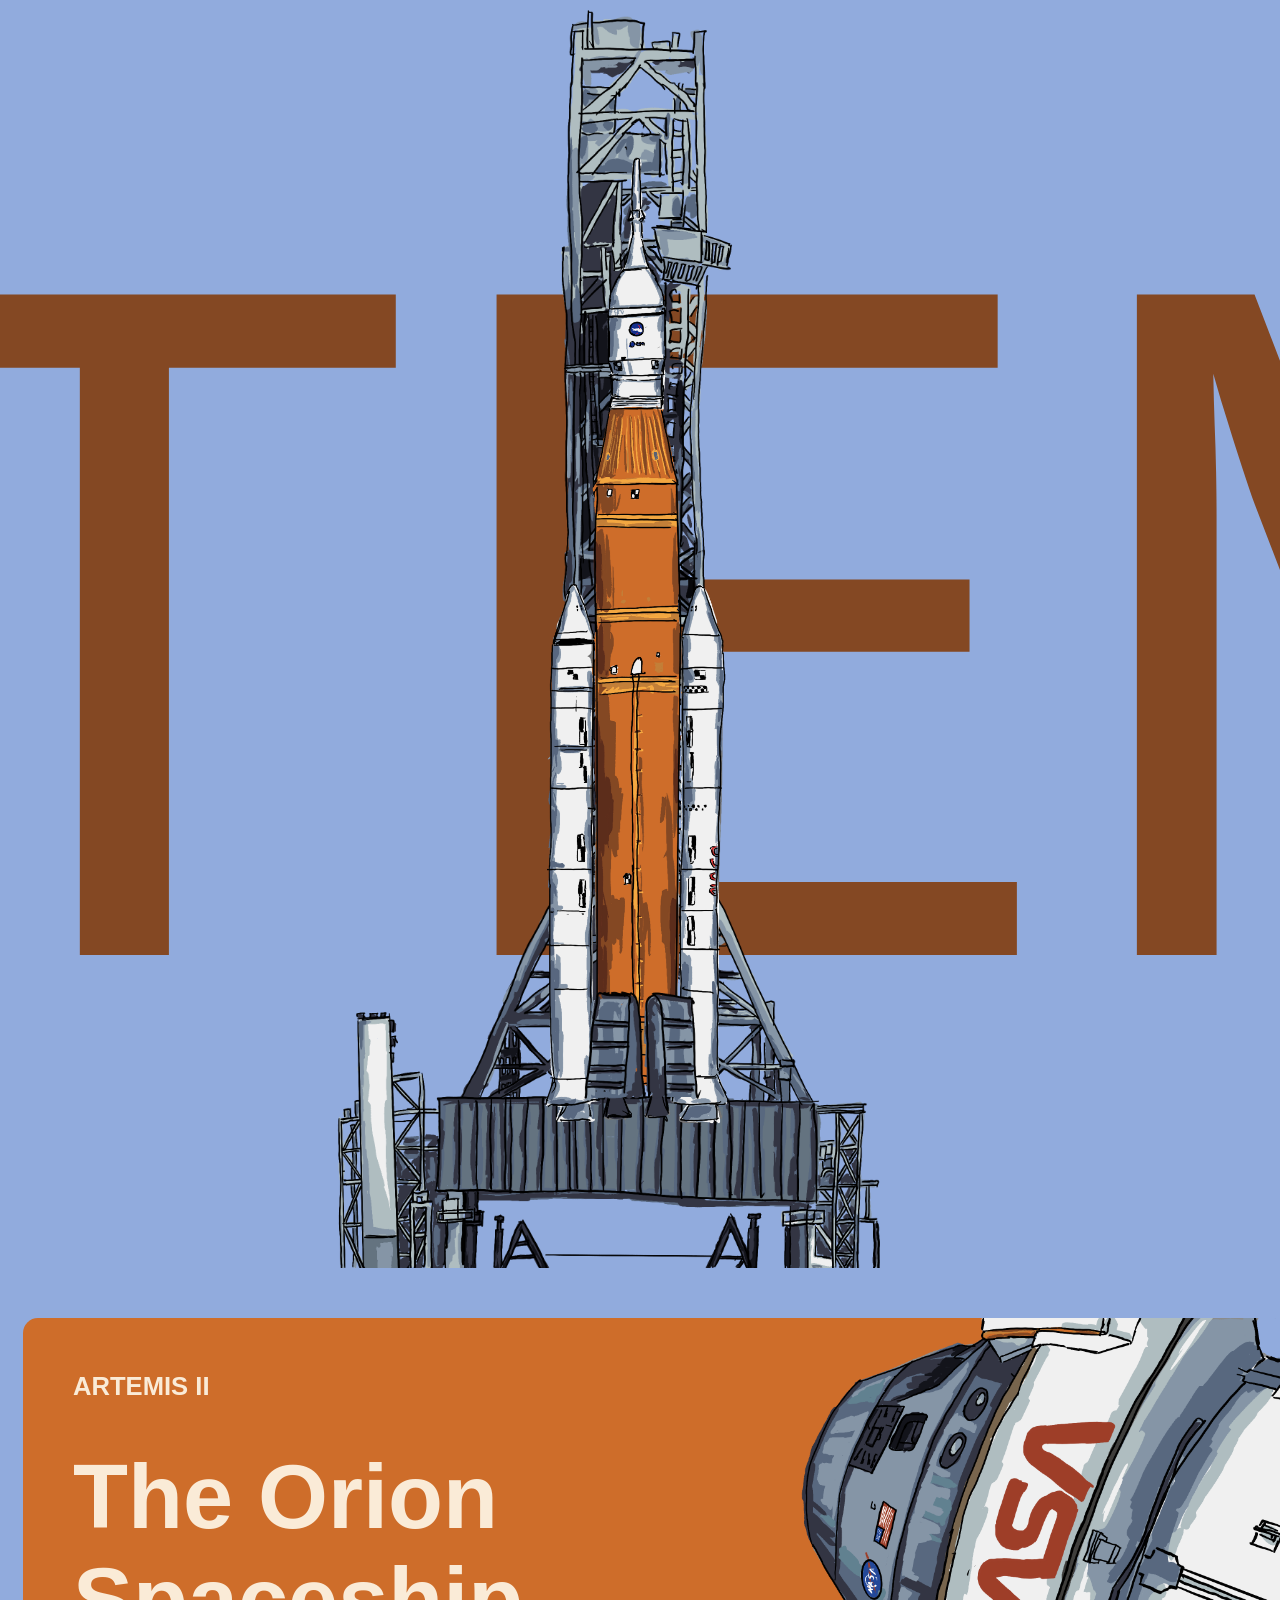
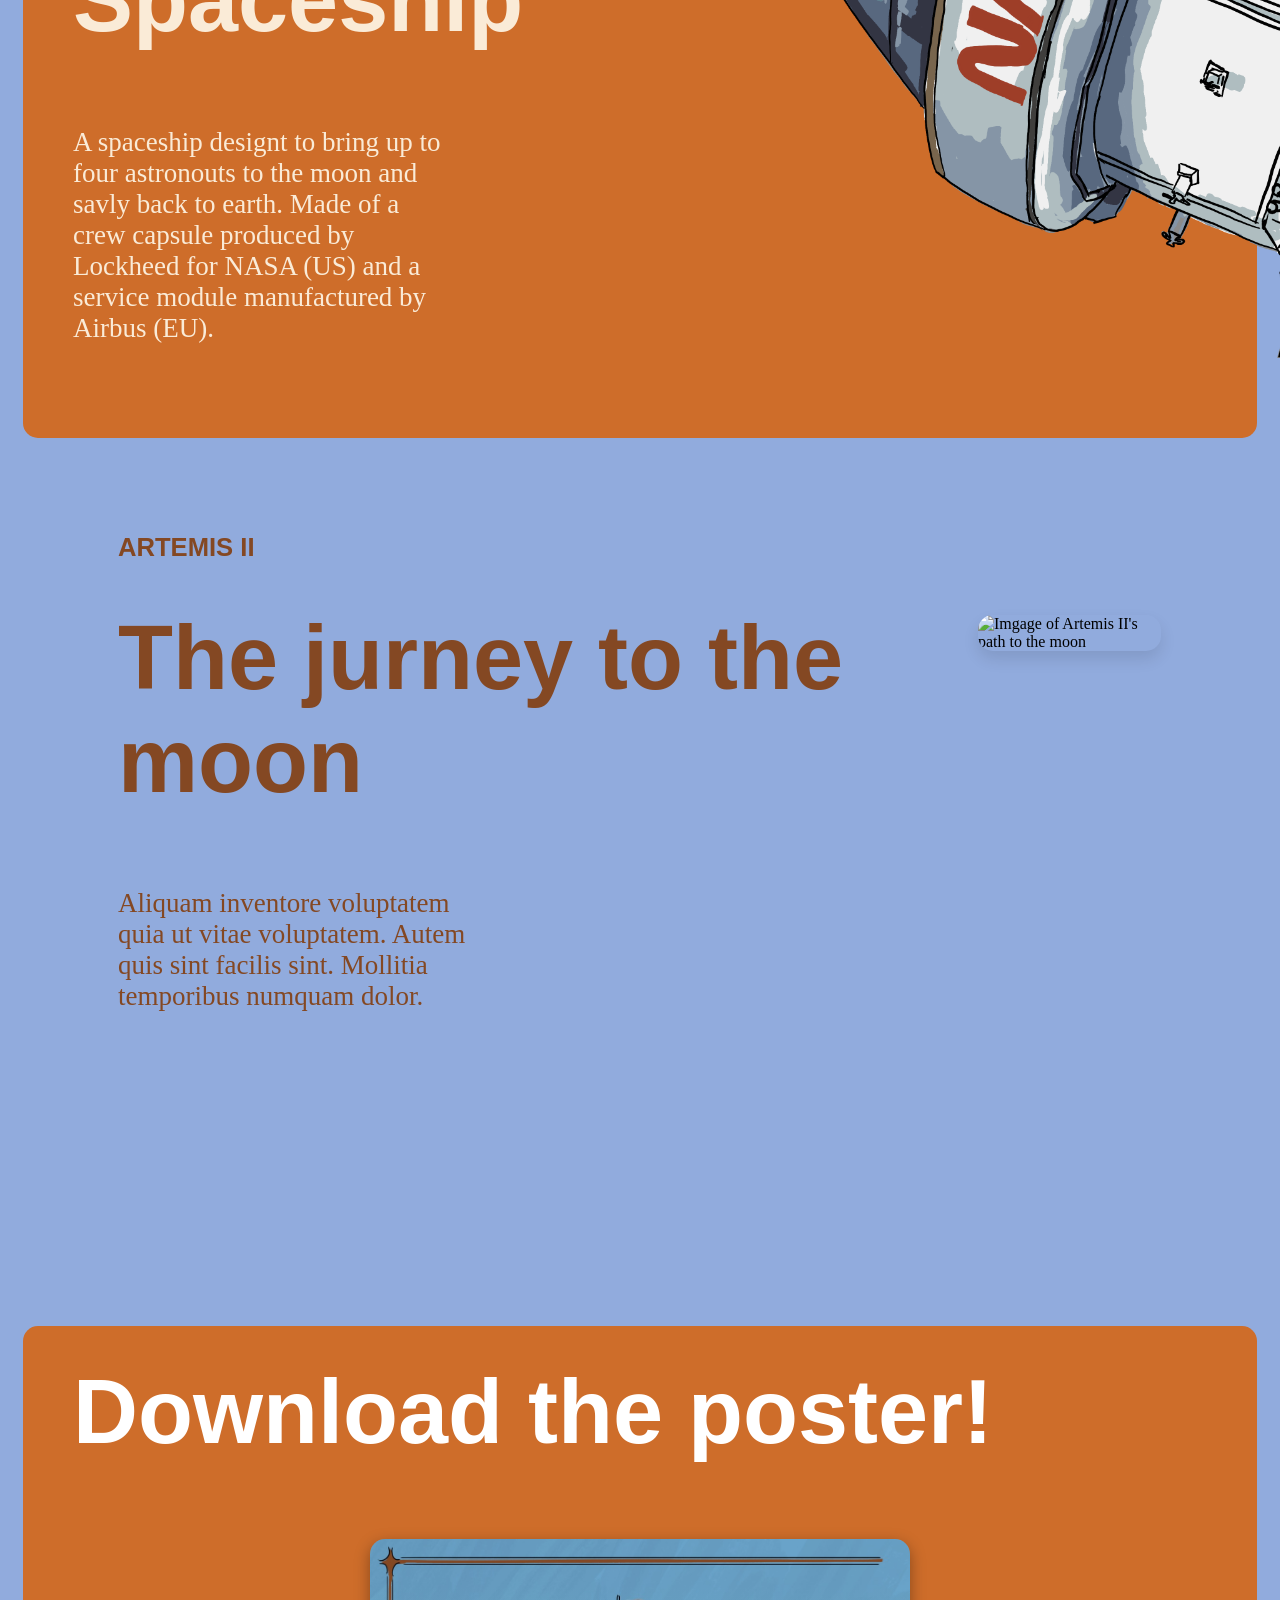
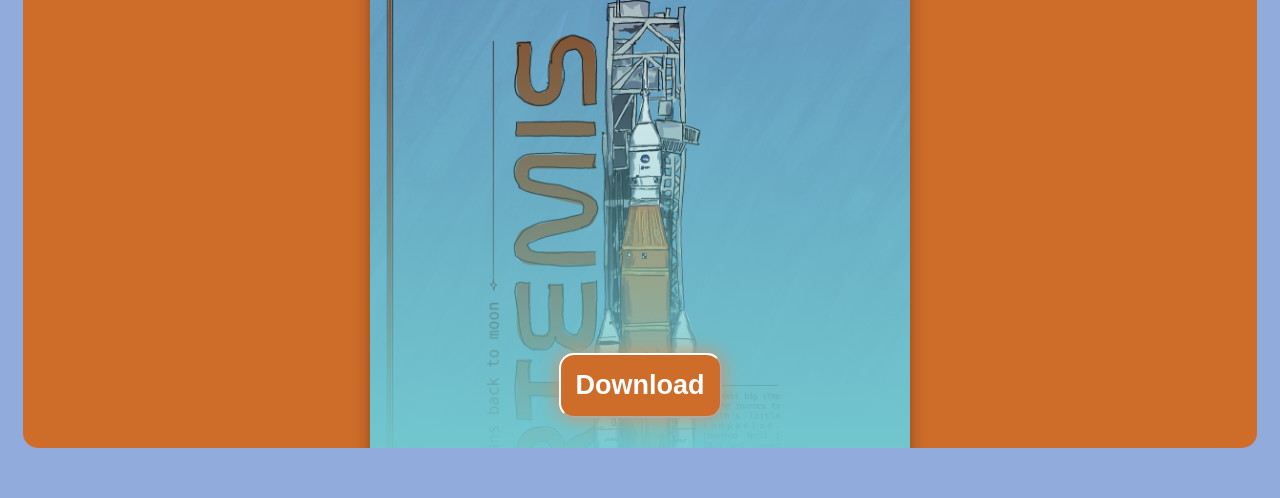
==== index.html @ f5ace868 "Made it github pages ready (e.g. renamed main.html to index.html)" ====
<!DOCTYPE html>

<!-- This document / website was written by OriginalKitCat -->
<!-- In creation of this document no artifical intelligence (AI) was used -->
<!-- © 2026 OriginalKitCat -->

<head>
    <title>A fan site for Artemis II</title>
    <link rel="icon" href="images/rocket.png" type="image/x-icon">
    <meta charset="UTF-8">
    <meta name="keywords" content="Artemis, NASA, rocket">
    <meta name="author" content="OriginalKitCat">
    <meta name="viewport" content="width=device-width, initial-scale=1.0"> 
    <!-- StyleSheets -->
    <link rel="stylesheet" href="css/infobox.css">
    <link rel="stylesheet" href="css/rocket-panel.css">
    <link rel="stylesheet" href="css/moonpath.css">
    <link rel="stylesheet" href="css/download-section.css">
    <!-- Fonts -->
    <link href="https://fonts.upset.dev/css2?family=Roboto+Flex:opsz,wght,wdth@8..144,100..1000,25..151&display=swap" rel="stylesheet">
    <!-- Jabab Script -->
    <!-- <script src="artemis-font-resizer.js"></script> This is not used at the state and has to be removed later on -->
    <script src="js-scripts/rocket-animation.js" defer></script>
    <script src="js-scripts/path-card-tilt.js"></script>
    <script src="js-scripts/downloader.js"></script>
    <!-- <script src="js-scripts/download-preview-resize.js"></script> Let ideas be ideas, gonna fix that later -->
</head>

<body>
    <div class="liftoff-panel">
        <div class="artemis-header">ARTEMIS</div>
        <img class="launchpad" src="images/launcher.png" alt="The launcher for the SLS" >
        <img class="SLS-rocket" src="images/rocket.png" alt="The Artemis SLS rocket">
        <img class="dingsi" src="images/dingsi.png" alt="some random thing from that i don't know what it does...">
    </div>

    <div class="bigbrownbox">
        <div class="info">
            <div class="text">
                <h4>ARTEMIS II</h4>
                <h2>The Orion<br>Spaceship</h2>
                <div class="blockOfText">A spaceship designt to bring up to four astronouts to the moon and savly back to earth. Made of a crew capsule produced by Lockheed for NASA (US) and a service module manufactured by Airbus (EU). </div>
            </div>
            <img class="orion" src="images/orion_capsule.png" alt="The Orion Spaceship">
        </div>
    </div>

    <div class="toTheMoon">
        <div class="info">
            <div class="othertext">
                <h4>ARTEMIS II</h4>
                <h2>The jurney to the moon</h2>
                <div class="blockOfText">Aliquam inventore voluptatem quia ut vitae voluptatem. Autem quis sint facilis sint. Mollitia temporibus numquam dolor.</div>
            </div>
            <div class="card-container">
                <img class="path" src="images/path.gif" alt="Imgage of Artemis II's path to the moon">
            </div>
        </div>
    </div>

    <div class="bigbrownbox" id="download-bib-brown-box">
        <div class="download">
            <h2>Download the poster!</h2>
            <div class="img-preview">
                <div class="poster">
                    <img class="poster-img" src="images/poster.jpg" alt="poster preview">
                    <div class="shadow-rect"></div>
                </div>
                <button class="download_button">Download</button>
            </div>
        </div> 
    </div>
</body>
---- css/infobox.css ----
.bigbrownbox {
    background-color: #ce6d2a;
    border-radius: 15px;
    margin: 15px;
}

.info {
    margin: 50px;
    display: flex;
    justify-content: space-between;
    align-items: flex-start;
    min-height: 80vh;
}

.text {
    display: block;
    align-items: center;
    color: antiquewhite;
}

.text h2 {
    font-family: 'Roboto Flex', sans-serif;
    display: block;
    justify-content: left;
    font-size: clamp(1rem, 42vw, 10vh);
    margin-top: 5vh;
}

.text h4 {
    margin: 0;
    margin-top: clamp(1rem, 22vw, 6vh);
    font-family: 'Roboto Flex', sans-serif;
    /* font-size: clamp(1rem, 22vw, 6vh); */
    font-size: clamp(1rem, 2vw, 6vh);
    display: block;
    justify-content: left;
}

.blockOfText {
    word-wrap: break-word;
    width: 30vw;
    font-size: clamp(1rem, 3vh, 12vw);
    margin-bottom: 0;
}

/* 
.info text {
    flex: 1 1 300px;
} */

.orion {
    display: flex;
    /* float: right; */
    margin-left: 10vw;
    transform: translateX(50px);
    flex: 1 1 200px;
    max-width: 50vw;
    height: auto;
    border-radius: 15px;
    cursor: pointer;
}

.orion:hover {
    animation: shake 0.5s;
    animation-iteration-count: infinite; 
}

@keyframes shake {
    0% { transform: translate(51px, 1px) rotate(0deg); }
    10% { transform: translate(49px, -2px) rotate(-1deg); }
    20% { transform: translate(47px, 0px) rotate(1deg); }
    30% { transform: translate(53px, 2px) rotate(0deg); }
    40% { transform: translate(51px, -1px) rotate(1deg); }
    50% { transform: translate(49px, 2px) rotate(-1deg); }
    60% { transform: translate(47px, 1px) rotate(0deg); }
    70% { transform: translate(53px, 1px) rotate(-1deg); }
    80% { transform: translate(49px, -1px) rotate(1deg); }
    90% { transform: translate(51px, 2px) rotate(0deg); }
    100% { transform: translate(51px, -2px) rotate(-1deg); }
}
---- css/rocket-panel.css ----
body {
    background-color: rgb(145, 171, 221);
}

.liftoff-panel {
    position: relative;
    display: flex;
    justify-content: center;
    height: 140vh;
}

.liftoff-panel img {
    position: absolute;
    top: 0;
    left: 50%;
    transform: translateX(-50%);
}

.launchpad {
    z-index: 1;
    height: 140vh;
}

.dingsi {
    z-index: 3;
    height: 140vh;
}

.SLS-rocket {
    z-index: 2;
    height: 140vh;
    /* transition: transform 1s ease-out; */
}

/* 
.SLS-rocket.fly {
    transform: translateX(-50%) translateY(-500px);
} */

.artemis-header {
    position: absolute;
    justify-content: center;
    align-items: center;
    top: 7vh;
    font-family: 'Roboto Flex', sans-serif;
    font-variation-settings: "wdth" 10, "wght" 300;
    font-size: clamp(1rem, 75vw, 140vh);
    color: #844823;
}
---- css/moonpath.css ----
.toTheMoon {
    margin: 60px;
}

.othertext {
    color: #844823;
    display: block;
    align-items: center;
}

.othertext h2 {
    font-family: 'Roboto Flex', sans-serif;
    display: block;
    justify-content: left;
    font-size: clamp(1rem, 42vw, 10vh);
    margin-top: 5vh;
}

.othertext h4 {
    margin: 0;
    margin-top: 35px;
    /* margin-top: clamp(1rem, 22vw, 6vh); */
    font-family: 'Roboto Flex', sans-serif;
    /* font-size: clamp(1rem, 22vw, 6vh); */
    font-size: clamp(1rem, 2vw, 6vh);
    display: block;
    justify-content: left;
}

.card-container {
    perspective: 1000px;
    display: flex;
    justify-content: center;
    align-items: center;
}

.path {
    display: flex;
    float: center;
    margin: 4vw;
    margin-top: 13vh;
    transform: translateX(50px);
    /* flex: 1 1 200px; */
    max-width: 40vw;
    height: auto;
    border-radius: 15px;
    z-index: 1;
    overflow: hidden;
    box-shadow: 0 8px 16px rgba(0, 0, 0, 0.1);
    transition: transform 0.15s ease-out, box-shadow 0.15s ease-out;
    transform-style: preserve-3d;
    cursor: pointer;
}

.path:hover {
    box-shadow: 0 16px 32px rgba(0, 0, 0, 0.2);
}
---- css/download-section.css ----
#download-bib-brown-box {
    margin-top :12vh;
}

.download {
    justify-content: center;
    margin: 50px;
    display: absolute;
    overflow: hidden;
}

.download h2 {
    font-family: 'Roboto Flex', sans-serif;
    display: block;
    align-items: center;
    justify-content: center;
    font-size: clamp(1rem, 42vw, 10vh);
    margin-top: 35px;
    color: #ffffff;
}

.download_button {
    background-color: #ce6d2a;
    padding: 15px;
    border-radius: 15px;
    display: flex;
    font-family: 'Roboto Flex', sans-serif;
    color: #ffffff;
    border-color: #ffffff;
    font-size: clamp(1rem, 3vh, 12vw);
    font-weight: bold;
    box-shadow: #d29162 0px 0px 20px;
    position: absolute;
    left: 0;
    right: 0;
    width: fit-content;
    margin: 0 auto;
    top: calc(clamp(56.56vw, 84.84vh, 98.98vw) / 3 * 2 - 95px);
    transition: transform 0.3s ease;
    transform-origin: center center;
}

.download_button:hover {
    background-color: #ffffff;
    color: #ce6d2a;
    border-color: #ce6d2a;
    box-shadow: #ffffff 0px 0px 20px;
}

.shadow-rect {
    background: #2A7B9B;
    background: linear-gradient(180deg,rgba(42, 123, 155, 0) 6%, rgb(114, 201, 207) 70%);
    width: clamp(40vw, 60vh, 70vw);
    border-radius: 15px;
    position: absolute;
    height: clamp(56.56vw, 84.84vh, 98.98vw);
}

.shadow-rect::after {
    content: '';
    position: absolute;
    inset: 0;
    border-radius: 15px;
    background: linear-gradient(180deg, rgba(42, 123, 155, 0) 6%, rgb(114, 201, 207, 0.5) 100%);
    opacity: 0;
    transition: opacity 0.3s ease;
}

.img-preview {
    position: relative;
    width: clamp(40vw, 60vh, 70vw);
    height: calc(clamp(56.56vw, 84.84vh, 98.98vw) / 3 * 2);
    margin-left: auto;
    margin-right: auto;
    overflow: visible;
}

.poster-img {
    border-radius: 15px;
    width: clamp(40vw, 60vh, 70vw);
    display: flex;
    margin-left: auto;
    margin-right: auto;
    box-shadow: rgba(0, 0, 0, 0.35) 0px 5px 15px;
    position: absolute;
}

.poster {
    position: relative;
    margin-left: auto;
    margin-right: auto;
    transition: transform 0.3s ease;
}

.img-preview:hover .poster{
    transform: translateY(-150px);
}

.img-preview:hover .shadow-rect::after {
    opacity: 1;
}

.img-preview:hover .download_button {
    transform: scale(1.3) translateY(-3vh);
}
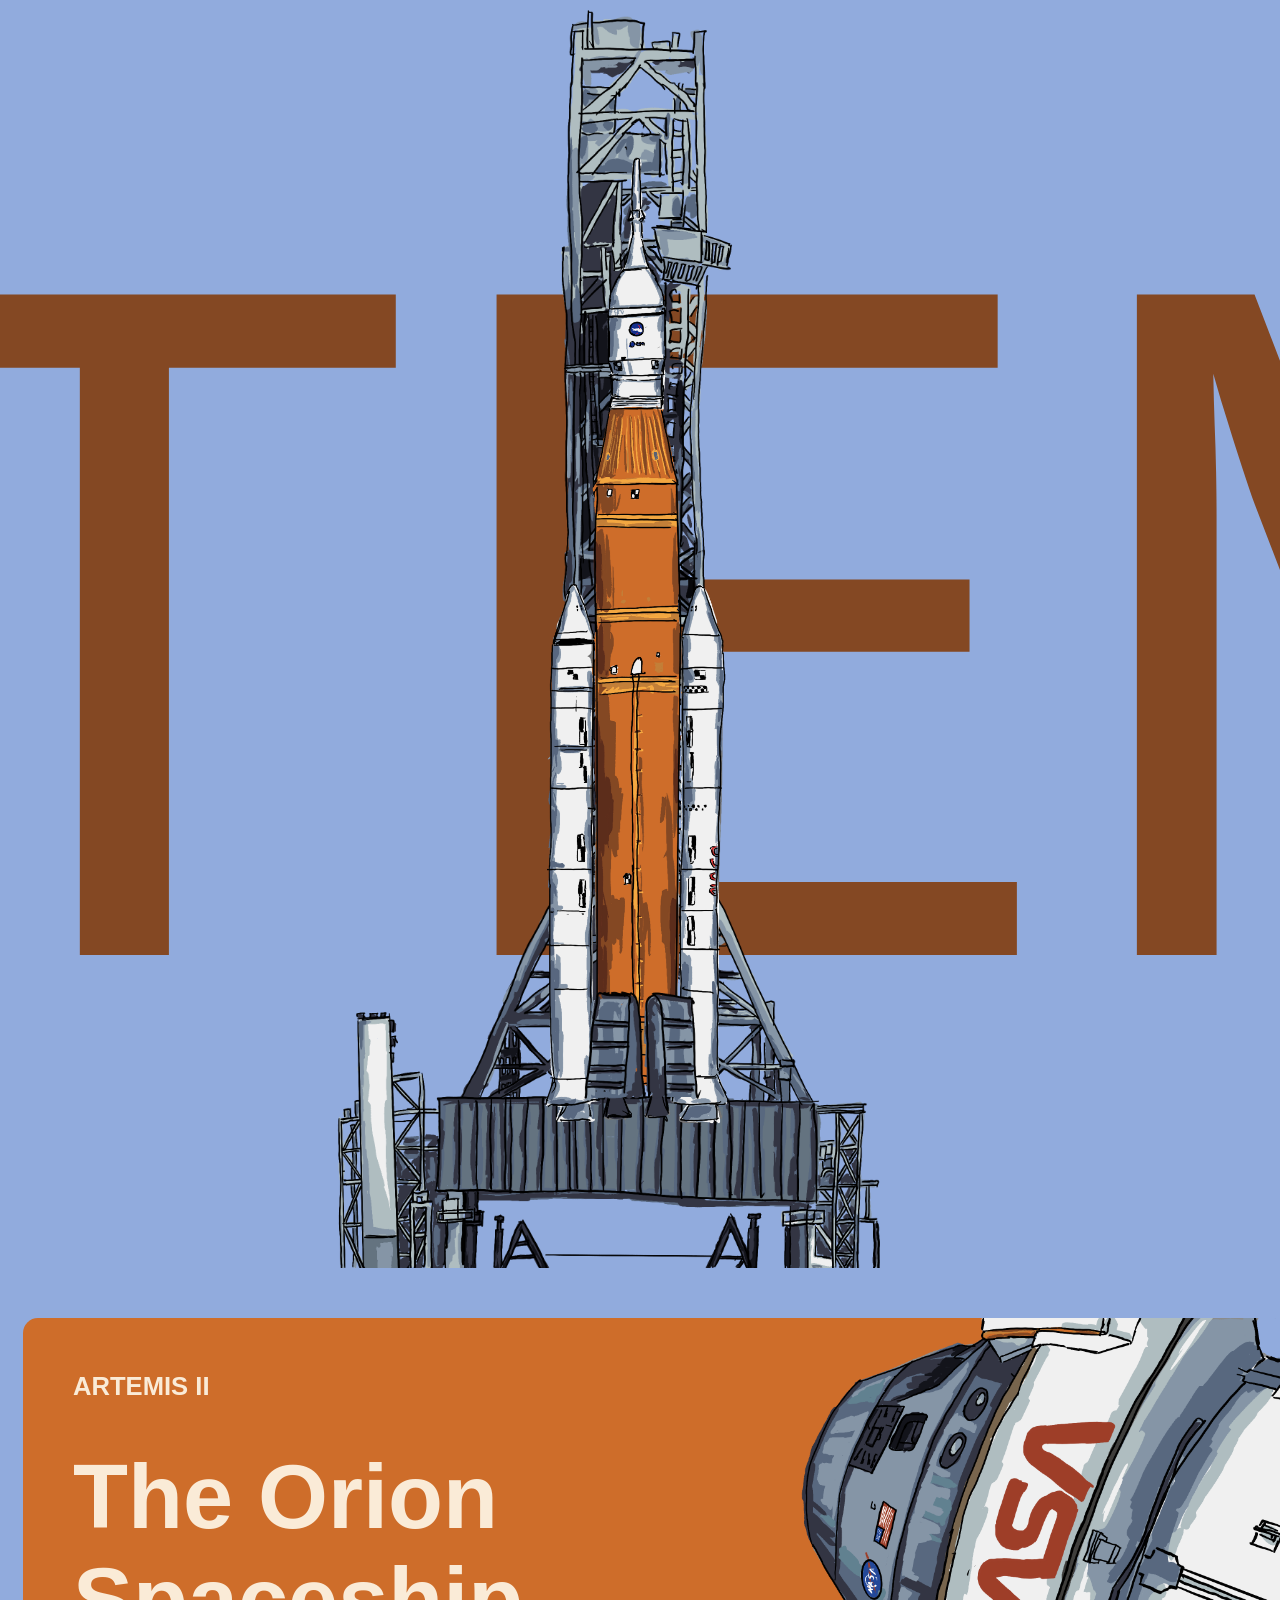
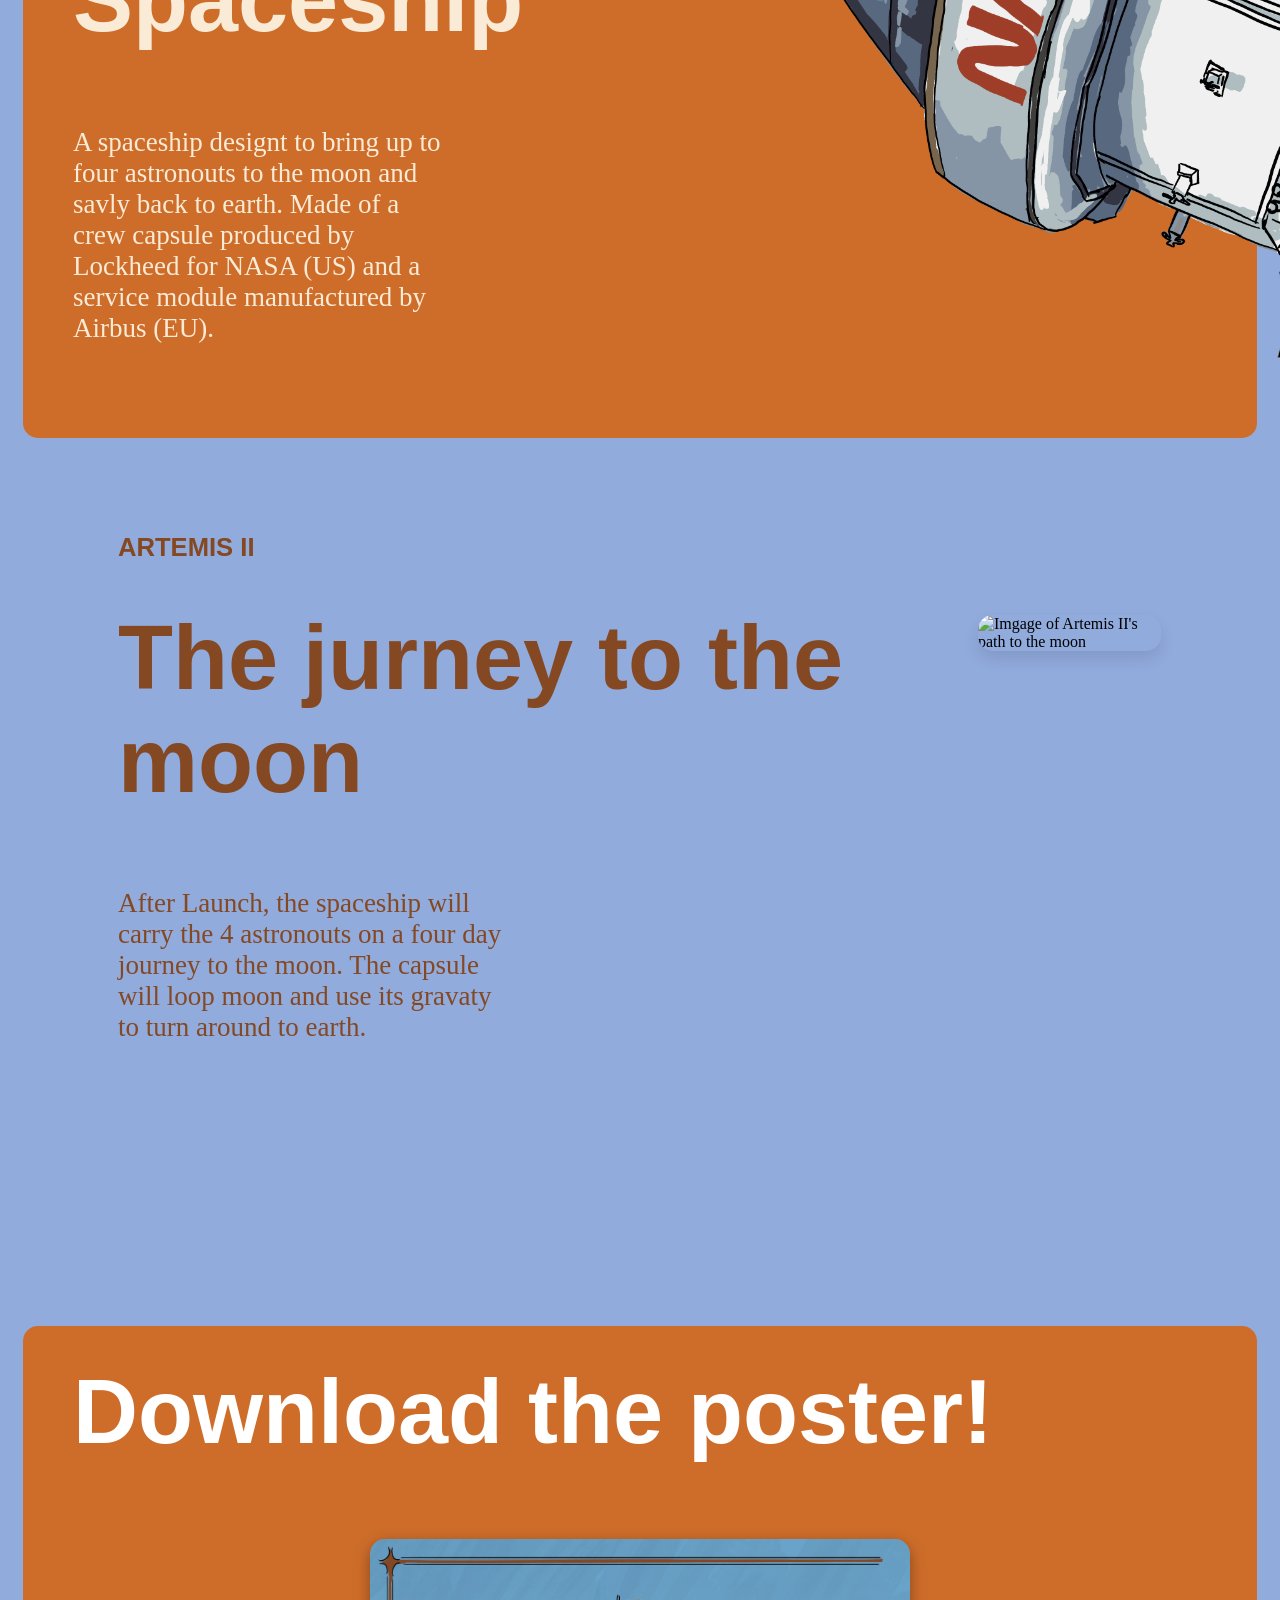
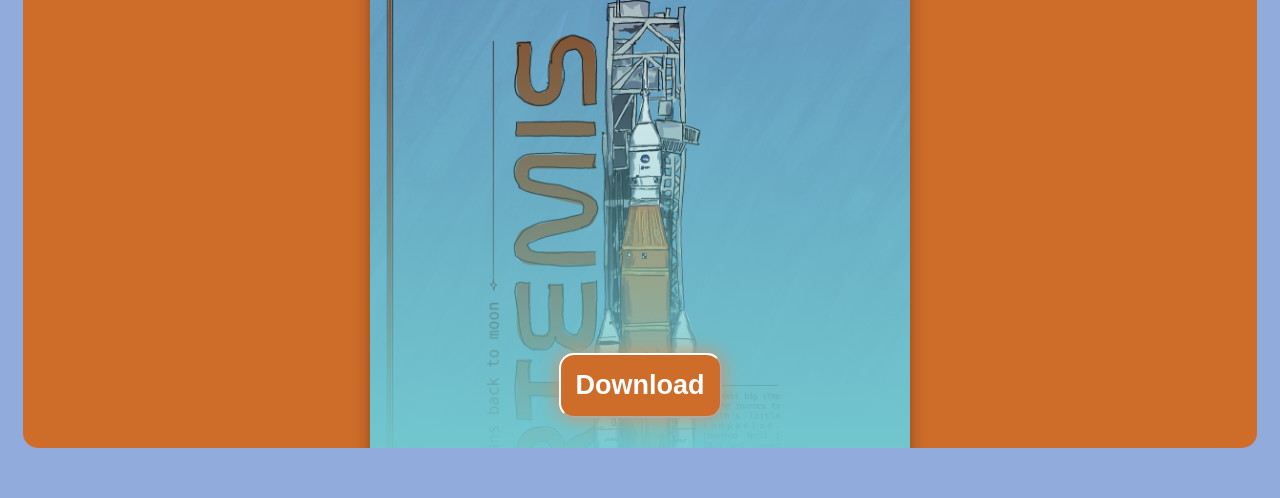
==== commit 71181af6: "Replace a placeholder paragraph with actual content." ====
--- a/index.html
+++ b/index.html
@@ -50,7 +50,7 @@
             <div class="othertext">
                 <h4>ARTEMIS II</h4>
                 <h2>The jurney to the moon</h2>
-                <div class="blockOfText">Aliquam inventore voluptatem quia ut vitae voluptatem. Autem quis sint facilis sint. Mollitia temporibus numquam dolor.</div>
+                <div class="blockOfText">After Launch, the spaceship will carry the 4 astronouts on a four day journey to the moon. The capsule will loop moon and use its gravaty to turn around to earth.</div>
             </div>
             <div class="card-container">
                 <img class="path" src="images/path.gif" alt="Imgage of Artemis II's path to the moon">
